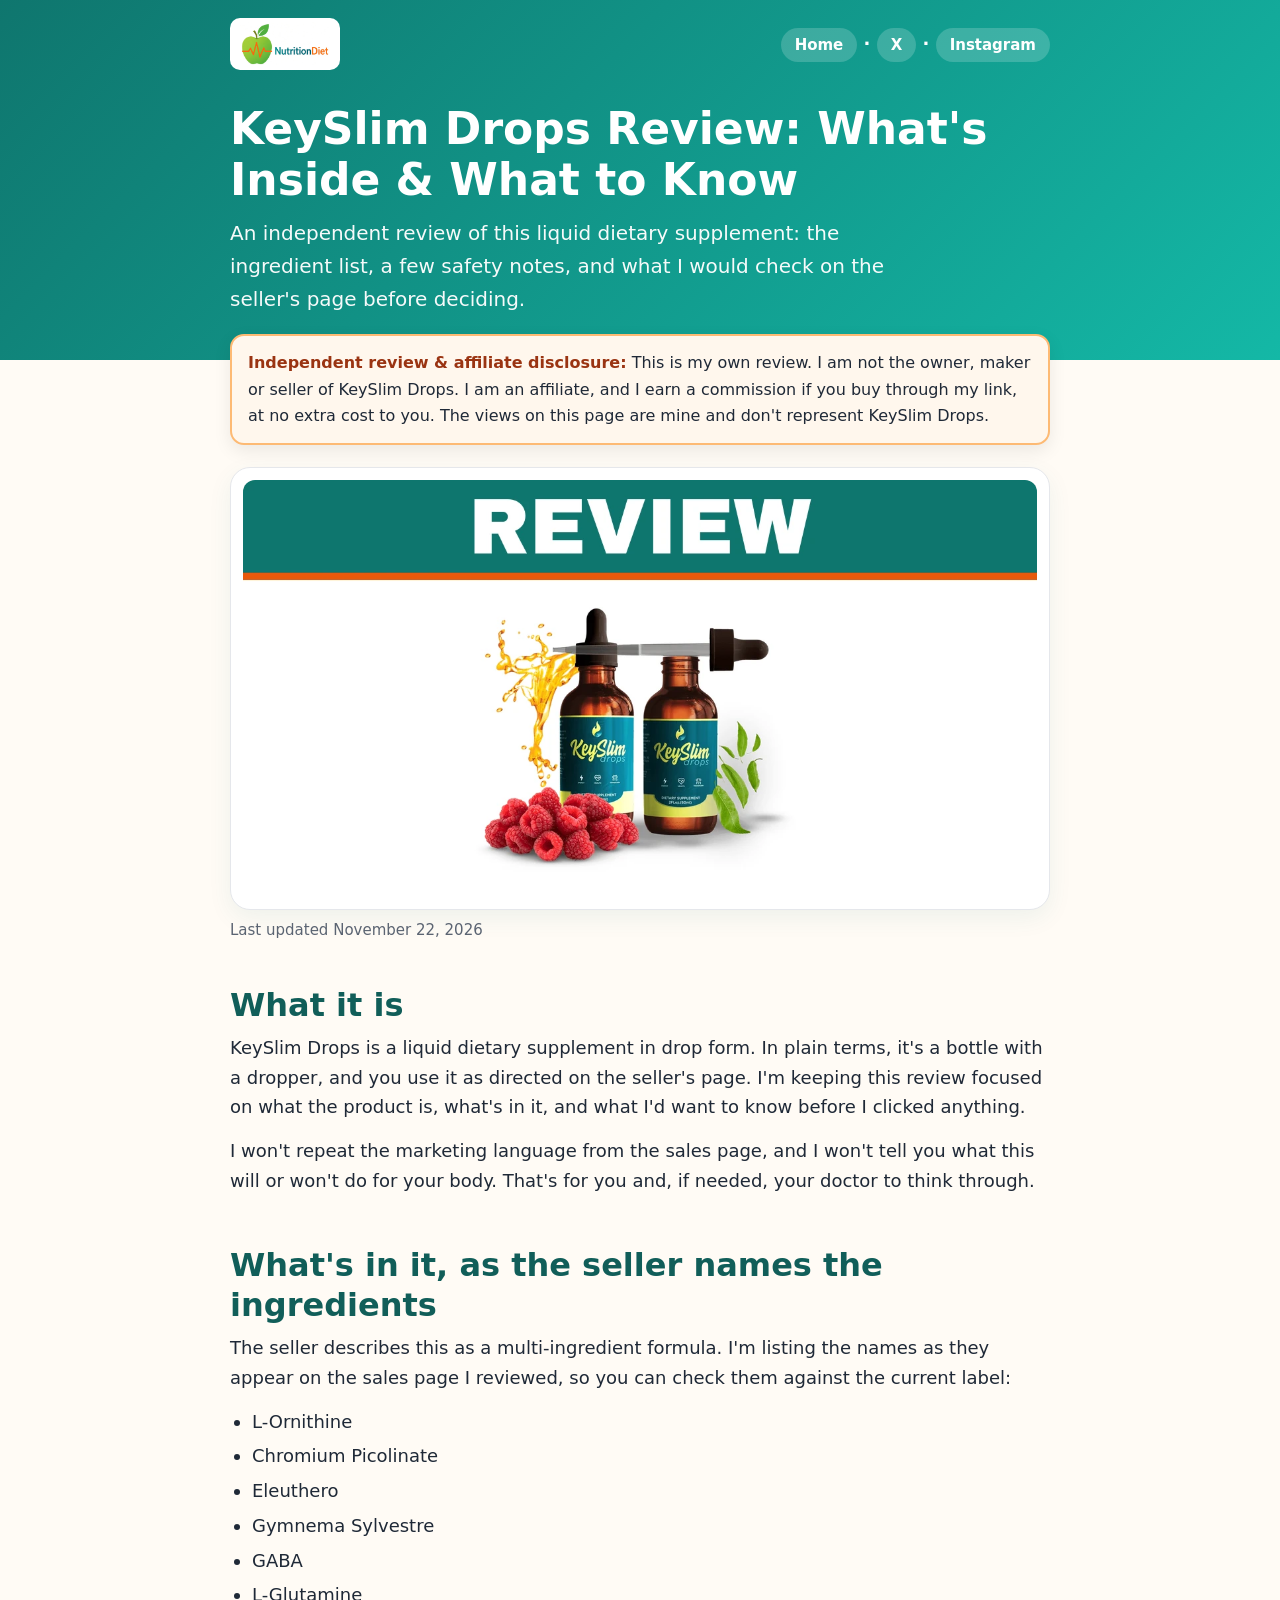
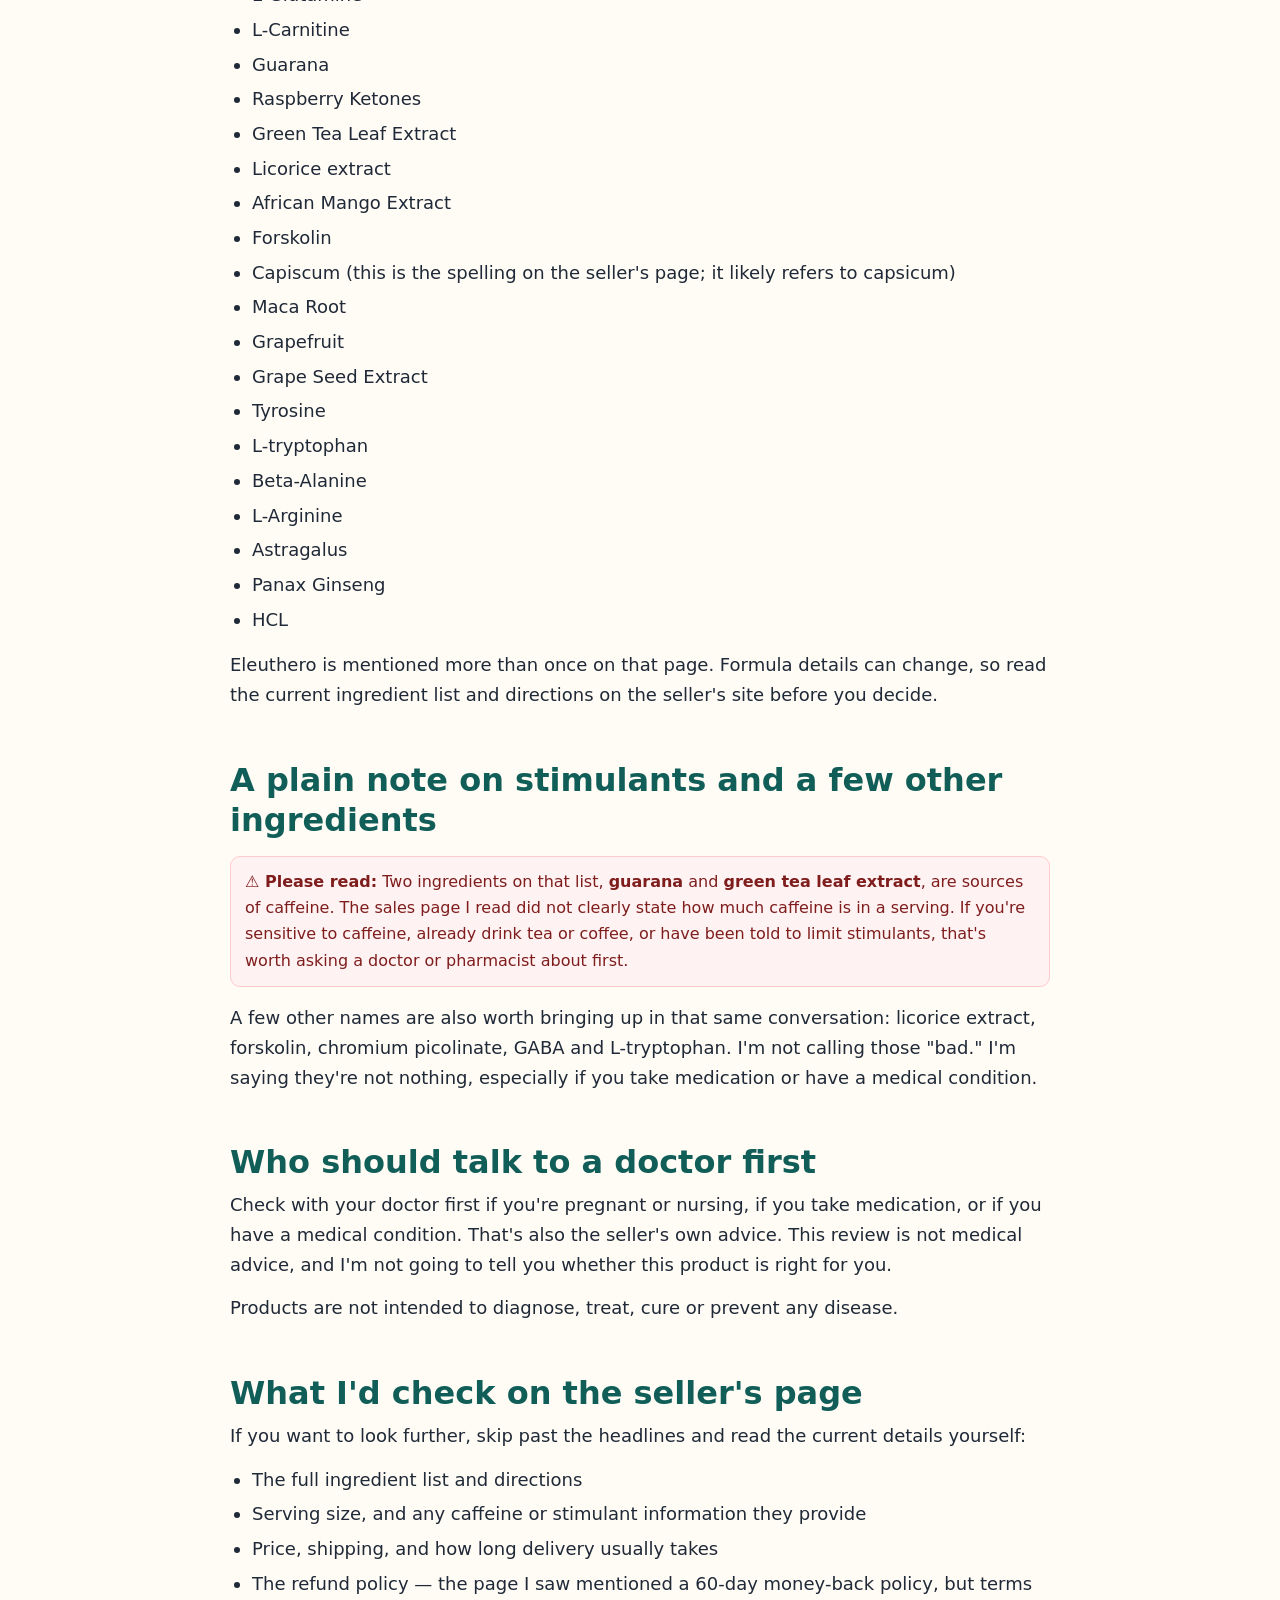
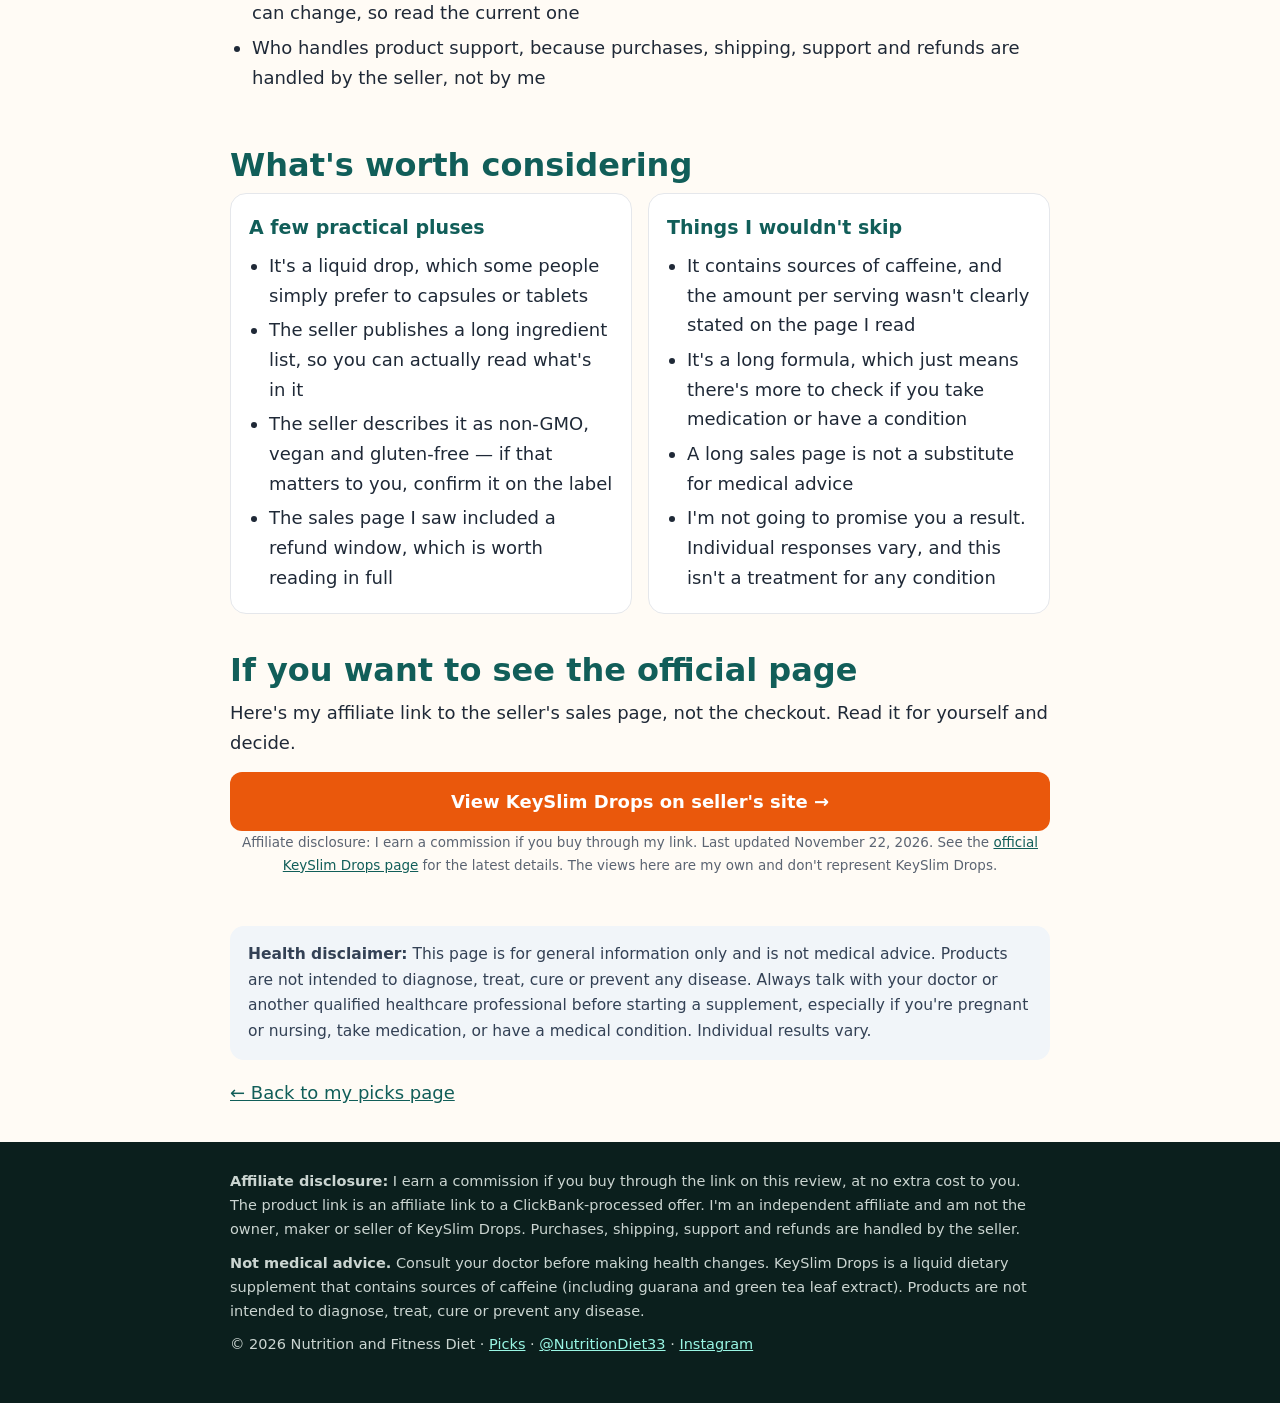
==== keyslim-drops-review.html @ b9cd14c3 "Add dedicated KeySlim Drops Review page" ====
<!DOCTYPE html>
<html lang="en">
<head>
<meta charset="utf-8">
<meta name="viewport" content="width=device-width, initial-scale=1">
<title>KeySlim Drops Review: What's Inside &amp; What to Know</title>
<meta name="description" content="An independent KeySlim Drops review: what this liquid dietary supplement is, the ingredient list as the seller names it, caffeine and safety notes, and what to check before you decide. Affiliate disclosure inside.">
<meta name="theme-color" content="#0f766e">
<meta property="og:title" content="KeySlim Drops Review: What's Inside &amp; What to Know">
<meta property="og:description" content="An independent review of KeySlim Drops by an affiliate, not the owner. Ingredient list, stimulant notes, and what to check on the seller's page.">
<meta property="og:type" content="article">
<meta property="og:url" content="https://judah7.github.io/nutritiondiet-picks/keyslim-drops-review.html">
<meta property="og:image" content="https://judah7.github.io/nutritiondiet-picks/keyslim-review-cover.webp">
<meta property="og:image:width" content="1200">
<meta property="og:image:height" content="630">
<meta property="og:image:alt" content="KeySlim Drops Review cover image">
<link rel="canonical" href="https://judah7.github.io/nutritiondiet-picks/keyslim-drops-review.html">
<link rel="icon" href="data:image/svg+xml,%3Csvg xmlns='http://www.w3.org/2000/svg' viewBox='0 0 100 100'%3E%3Ctext y='.9em' font-size='90'%3E🥗%3C/text%3E%3C/svg%3E">
<style>
:root{--teal:#0f766e;--teal-d:#115e59;--mint:#ecfdf5;--sand:#fffbf5;--ink:#1f2937;--muted:#5b6472;--line:#e5e7eb;--accent:#ea580c}
*{box-sizing:border-box}
html{scroll-behavior:smooth}
body{margin:0;font-family:system-ui,-apple-system,"Segoe UI",Roboto,Helvetica,Arial,sans-serif;color:var(--ink);background:var(--sand);line-height:1.65;font-size:18px;-webkit-text-size-adjust:100%}
a{color:var(--teal-d)}
.wrap{max-width:860px;margin:0 auto;padding:0 20px}
header{background:linear-gradient(135deg,var(--teal),#14b8a6);color:#fff;padding:18px 0 44px}
.nav{display:flex;justify-content:space-between;align-items:center;gap:12px;font-weight:700}
.nav a{color:#fff;text-decoration:none;font-weight:600;font-size:15px;background:rgba(255,255,255,.18);padding:8px 14px;border-radius:999px}
.brand{font-size:17px;display:flex;align-items:center;gap:8px}
h1{font-size:clamp(28px,6vw,44px);line-height:1.15;margin:34px 0 12px}
header p.lead{font-size:clamp(17px,3.5vw,20px);max-width:680px;margin:0;opacity:.96}
.disclosure{background:#fff7ed;border:2px solid #fdba74;border-radius:14px;padding:14px 16px;margin:-26px 0 8px;font-size:16px;position:relative;box-shadow:0 6px 18px rgba(0,0,0,.08)}
.disclosure strong{color:#9a3412}
section{padding:28px 0 8px}
h2{font-size:clamp(23px,4.5vw,32px);line-height:1.25;margin:0 0 8px;color:var(--teal-d)}
.sub{color:var(--muted);margin:0 0 20px}
.hero{background:#fff;border:1px solid var(--line);border-radius:20px;padding:12px;margin:22px 0 8px;box-shadow:0 8px 24px rgba(15,118,110,.07)}
.hero img{width:100%;height:auto;border-radius:12px;display:block;background:#fff}
.article p{margin:0 0 14px}
.article ul{padding-left:22px;margin:8px 0 16px}
.article li{margin:5px 0}
.note{background:var(--mint);border-left:5px solid var(--teal);border-radius:10px;padding:14px 16px;font-size:16px;margin:16px 0}
.warn{background:#fef2f2;border:1px solid #fecaca;color:#7f1d1d;border-radius:10px;padding:12px 14px;font-size:16px;margin:16px 0}
.split{display:grid;gap:16px;margin-top:8px}
@media(min-width:680px){.split{grid-template-columns:1fr 1fr}}
.tip{background:#fff;border:1px solid var(--line);border-radius:16px;padding:18px 18px 16px}
.tip h3{margin:0 0 8px;font-size:19px;color:var(--teal-d)}
.tip ul{margin:0;padding-left:20px}
.btn{display:block;text-align:center;background:var(--accent);color:#fff;text-decoration:none;font-weight:700;font-size:18px;padding:15px 18px;border-radius:12px;min-height:48px}
.btn:hover,.btn:focus{background:#c2410c}
.fine{font-size:13.5px;color:var(--muted);text-align:center;margin:8px 0 0}
.disclaimer{background:#f1f5f9;border-radius:14px;padding:16px 18px;font-size:15.5px;color:#334155;margin:28px 0 0}
footer{margin-top:34px;background:#0b1f1d;color:#cbd5d1;padding:28px 0 36px;font-size:14.5px}
footer a{color:#99f6e4}
footer p{margin:0 0 10px}
:focus-visible{outline:3px solid #fbbf24;outline-offset:2px}
.updated{color:var(--muted);font-size:15px;margin:0 0 8px}
</style>
</head>
<body>
<header>
  <div class="wrap">
    <div class="nav">
      <span class="brand"><a href="index.html" style="background:#fff;padding:4px 10px;border-radius:10px"><img src="logo.png" alt="NutritionDiet logo" width="600" height="294" style="height:44px;width:auto;display:block"></a></span>
      <span><a href="index.html">Home</a> · <a href="https://x.com/NutritionDiet33" target="_blank" rel="noopener">X</a> · <a href="https://www.instagram.com/nutrition_diet_picks_/" target="_blank" rel="noopener">Instagram</a></span>
    </div>
    <h1>KeySlim Drops Review: What's Inside &amp; What to Know</h1>
    <p class="lead">An independent review of this liquid dietary supplement: the ingredient list, a few safety notes, and what I would check on the seller's page before deciding.</p>
  </div>
</header>

<main class="wrap article">
  <div class="disclosure" role="note">
    <strong>Independent review &amp; affiliate disclosure:</strong> This is my own review. I am not the owner, maker or seller of KeySlim Drops. I am an affiliate, and I earn a commission if you buy through my link, at no extra cost to you. The views on this page are mine and don't represent KeySlim Drops.
  </div>

  <div class="hero">
    <img src="keyslim-review-cover.webp" alt="KeySlim Drops Review: two amber dropper bottles, with a REVIEW banner" width="1200" height="630">
  </div>
  <p class="updated">Last updated November 22, 2026</p>

  <section>
    <h2>What it is</h2>
    <p>KeySlim Drops is a liquid dietary supplement in drop form. In plain terms, it's a bottle with a dropper, and you use it as directed on the seller's page. I'm keeping this review focused on what the product is, what's in it, and what I'd want to know before I clicked anything.</p>
    <p>I won't repeat the marketing language from the sales page, and I won't tell you what this will or won't do for your body. That's for you and, if needed, your doctor to think through.</p>
  </section>

  <section>
    <h2>What's in it, as the seller names the ingredients</h2>
    <p>The seller describes this as a multi-ingredient formula. I'm listing the names as they appear on the sales page I reviewed, so you can check them against the current label:</p>
    <ul>
      <li>L-Ornithine</li>
      <li>Chromium Picolinate</li>
      <li>Eleuthero</li>
      <li>Gymnema Sylvestre</li>
      <li>GABA</li>
      <li>L-Glutamine</li>
      <li>L-Carnitine</li>
      <li>Guarana</li>
      <li>Raspberry Ketones</li>
      <li>Green Tea Leaf Extract</li>
      <li>Licorice extract</li>
      <li>African Mango Extract</li>
      <li>Forskolin</li>
      <li>Capiscum (this is the spelling on the seller's page; it likely refers to capsicum)</li>
      <li>Maca Root</li>
      <li>Grapefruit</li>
      <li>Grape Seed Extract</li>
      <li>Tyrosine</li>
      <li>L-tryptophan</li>
      <li>Beta-Alanine</li>
      <li>L-Arginine</li>
      <li>Astragalus</li>
      <li>Panax Ginseng</li>
      <li>HCL</li>
    </ul>
    <p>Eleuthero is mentioned more than once on that page. Formula details can change, so read the current ingredient list and directions on the seller's site before you decide.</p>
  </section>

  <section>
    <h2>A plain note on stimulants and a few other ingredients</h2>
    <div class="warn"><strong>⚠️ Please read:</strong> Two ingredients on that list, <strong>guarana</strong> and <strong>green tea leaf extract</strong>, are sources of caffeine. The sales page I read did not clearly state how much caffeine is in a serving. If you're sensitive to caffeine, already drink tea or coffee, or have been told to limit stimulants, that's worth asking a doctor or pharmacist about first.</div>
    <p>A few other names are also worth bringing up in that same conversation: licorice extract, forskolin, chromium picolinate, GABA and L-tryptophan. I'm not calling those "bad." I'm saying they're not nothing, especially if you take medication or have a medical condition.</p>
  </section>

  <section>
    <h2>Who should talk to a doctor first</h2>
    <p>Check with your doctor first if you're pregnant or nursing, if you take medication, or if you have a medical condition. That's also the seller's own advice. This review is not medical advice, and I'm not going to tell you whether this product is right for you.</p>
    <p>Products are not intended to diagnose, treat, cure or prevent any disease.</p>
  </section>

  <section>
    <h2>What I'd check on the seller's page</h2>
    <p>If you want to look further, skip past the headlines and read the current details yourself:</p>
    <ul>
      <li>The full ingredient list and directions</li>
      <li>Serving size, and any caffeine or stimulant information they provide</li>
      <li>Price, shipping, and how long delivery usually takes</li>
      <li>The refund policy — the page I saw mentioned a 60-day money-back policy, but terms can change, so read the current one</li>
      <li>Who handles product support, because purchases, shipping, support and refunds are handled by the seller, not by me</li>
    </ul>
  </section>

  <section>
    <h2>What's worth considering</h2>
    <div class="split">
      <div class="tip">
        <h3>A few practical pluses</h3>
        <ul>
          <li>It's a liquid drop, which some people simply prefer to capsules or tablets</li>
          <li>The seller publishes a long ingredient list, so you can actually read what's in it</li>
          <li>The seller describes it as non-GMO, vegan and gluten-free — if that matters to you, confirm it on the label</li>
          <li>The sales page I saw included a refund window, which is worth reading in full</li>
        </ul>
      </div>
      <div class="tip">
        <h3>Things I wouldn't skip</h3>
        <ul>
          <li>It contains sources of caffeine, and the amount per serving wasn't clearly stated on the page I read</li>
          <li>It's a long formula, which just means there's more to check if you take medication or have a condition</li>
          <li>A long sales page is not a substitute for medical advice</li>
          <li>I'm not going to promise you a result. Individual responses vary, and this isn't a treatment for any condition</li>
        </ul>
      </div>
    </div>
  </section>

  <section>
    <h2>If you want to see the official page</h2>
    <p>Here's my affiliate link to the seller's sales page, not the checkout. Read it for yourself and decide.</p>
    <a class="btn" href="https://d523dfqf-b3fg28jixvjq83z2i.hop.clickbank.net" target="_blank" rel="sponsored nofollow noopener">View KeySlim Drops on seller's site →</a>
    <p class="fine">Affiliate disclosure: I earn a commission if you buy through my link. Last updated November 22, 2026. See the <a href="https://d523dfqf-b3fg28jixvjq83z2i.hop.clickbank.net" target="_blank" rel="sponsored nofollow noopener">official KeySlim Drops page</a> for the latest details. The views here are my own and don't represent KeySlim Drops.</p>
  </section>

  <div class="disclaimer">
    <strong>Health disclaimer:</strong> This page is for general information only and is not medical advice. Products are not intended to diagnose, treat, cure or prevent any disease. Always talk with your doctor or another qualified healthcare professional before starting a supplement, especially if you're pregnant or nursing, take medication, or have a medical condition. Individual results vary.
  </div>
  <p class="sub" style="margin-top:18px"><a href="index.html">← Back to my picks page</a></p>
</main>

<footer>
  <div class="wrap">
    <p><strong>Affiliate disclosure:</strong> I earn a commission if you buy through the link on this review, at no extra cost to you. The product link is an affiliate link to a ClickBank-processed offer. I'm an independent affiliate and am not the owner, maker or seller of KeySlim Drops. Purchases, shipping, support and refunds are handled by the seller.</p>
    <p><strong>Not medical advice.</strong> Consult your doctor before making health changes. KeySlim Drops is a liquid dietary supplement that contains sources of caffeine (including guarana and green tea leaf extract). Products are not intended to diagnose, treat, cure or prevent any disease.</p>
    <p>© <span id="y">2026</span> Nutrition and Fitness Diet · <a href="index.html">Picks</a> · <a href="https://x.com/NutritionDiet33" target="_blank" rel="noopener">@NutritionDiet33</a> · <a href="https://www.instagram.com/nutrition_diet_picks_/" target="_blank" rel="noopener">Instagram</a></p>
  </div>
</footer>
<script>document.getElementById('y').textContent=new Date().getFullYear()</script>
</body>
</html>
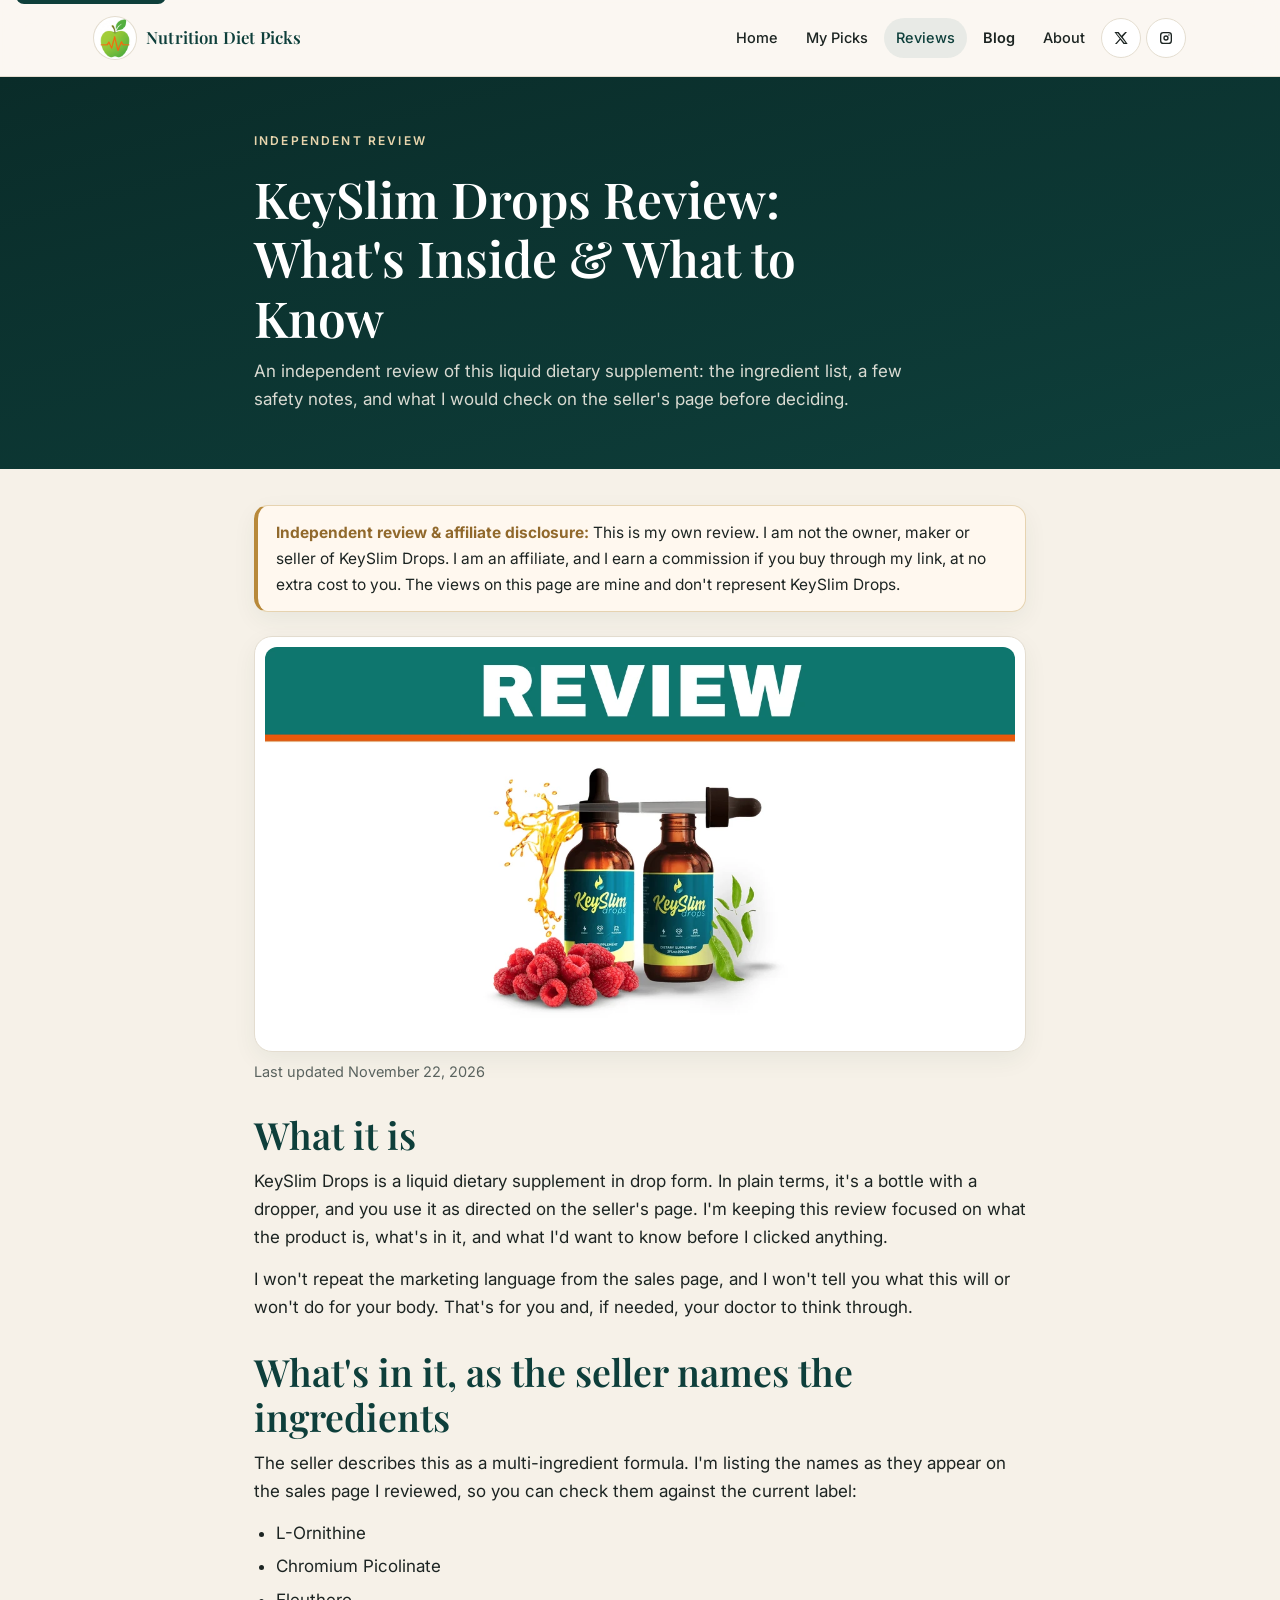
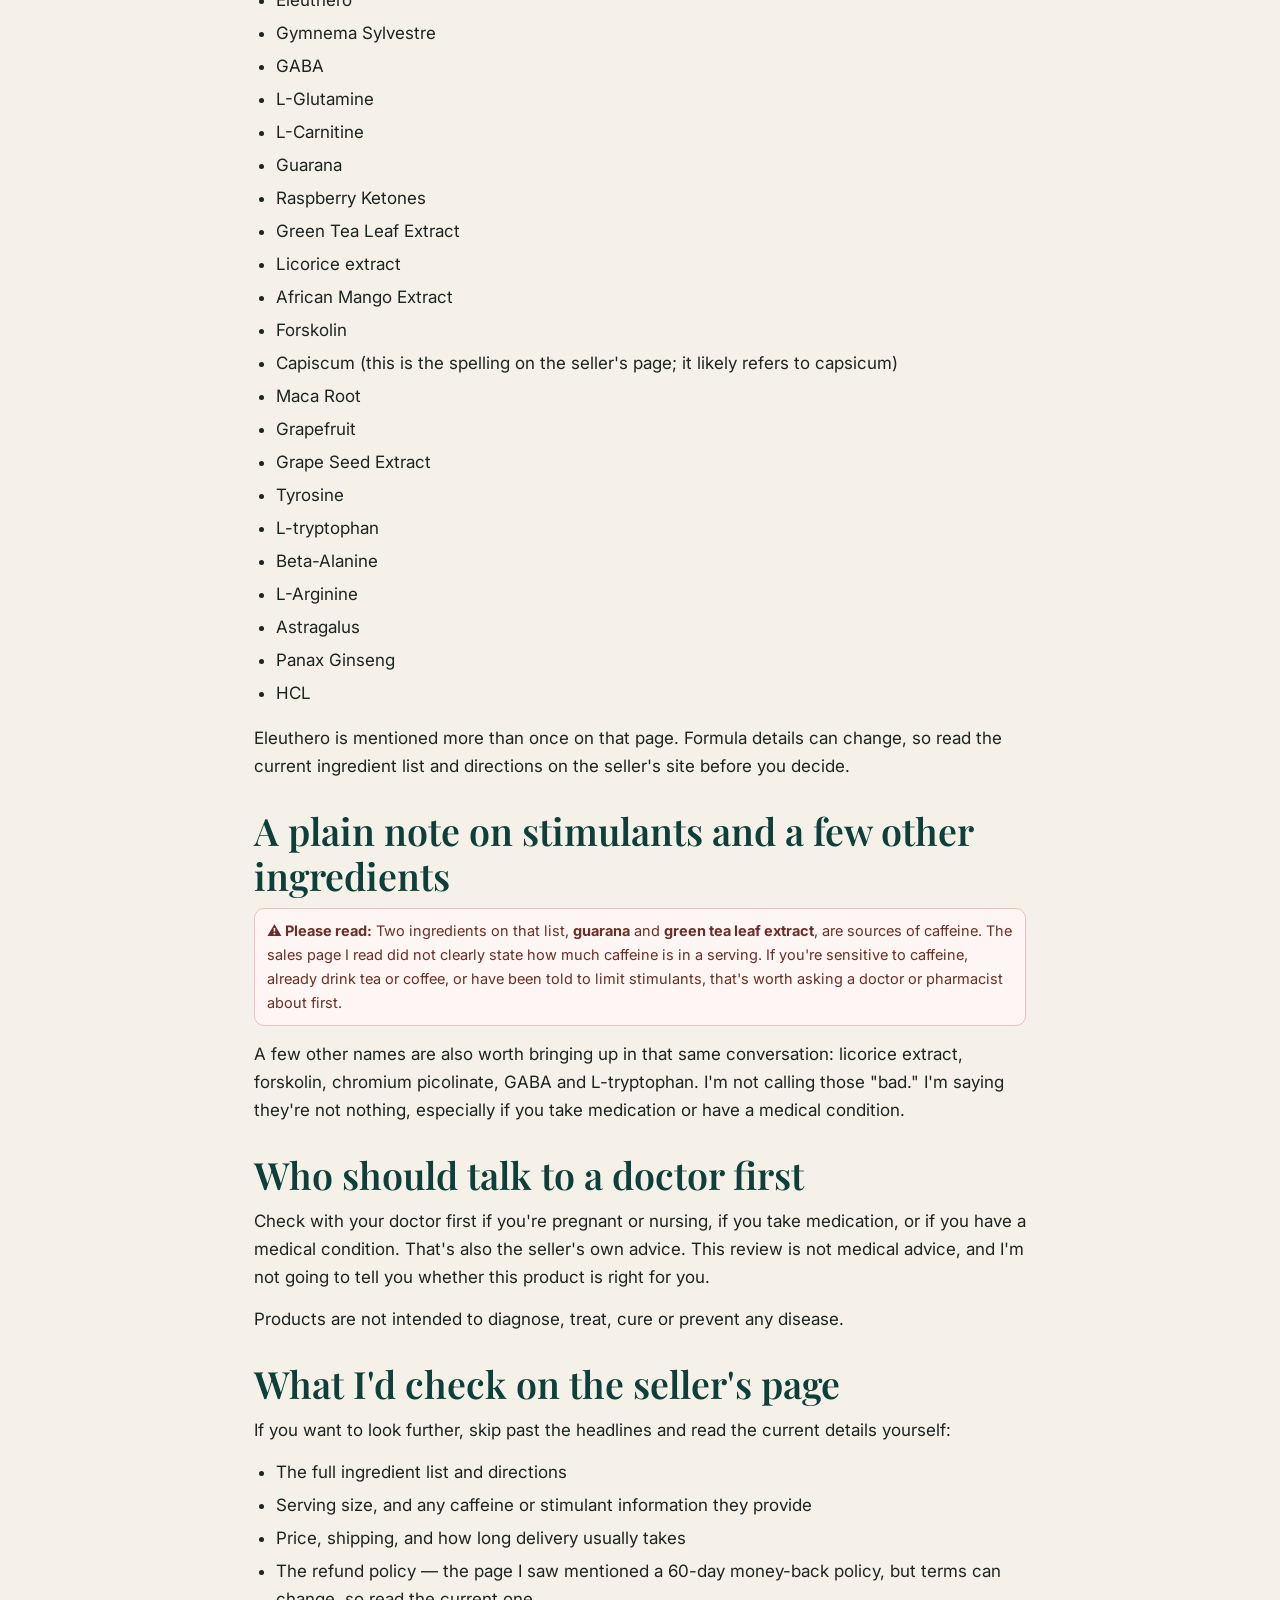
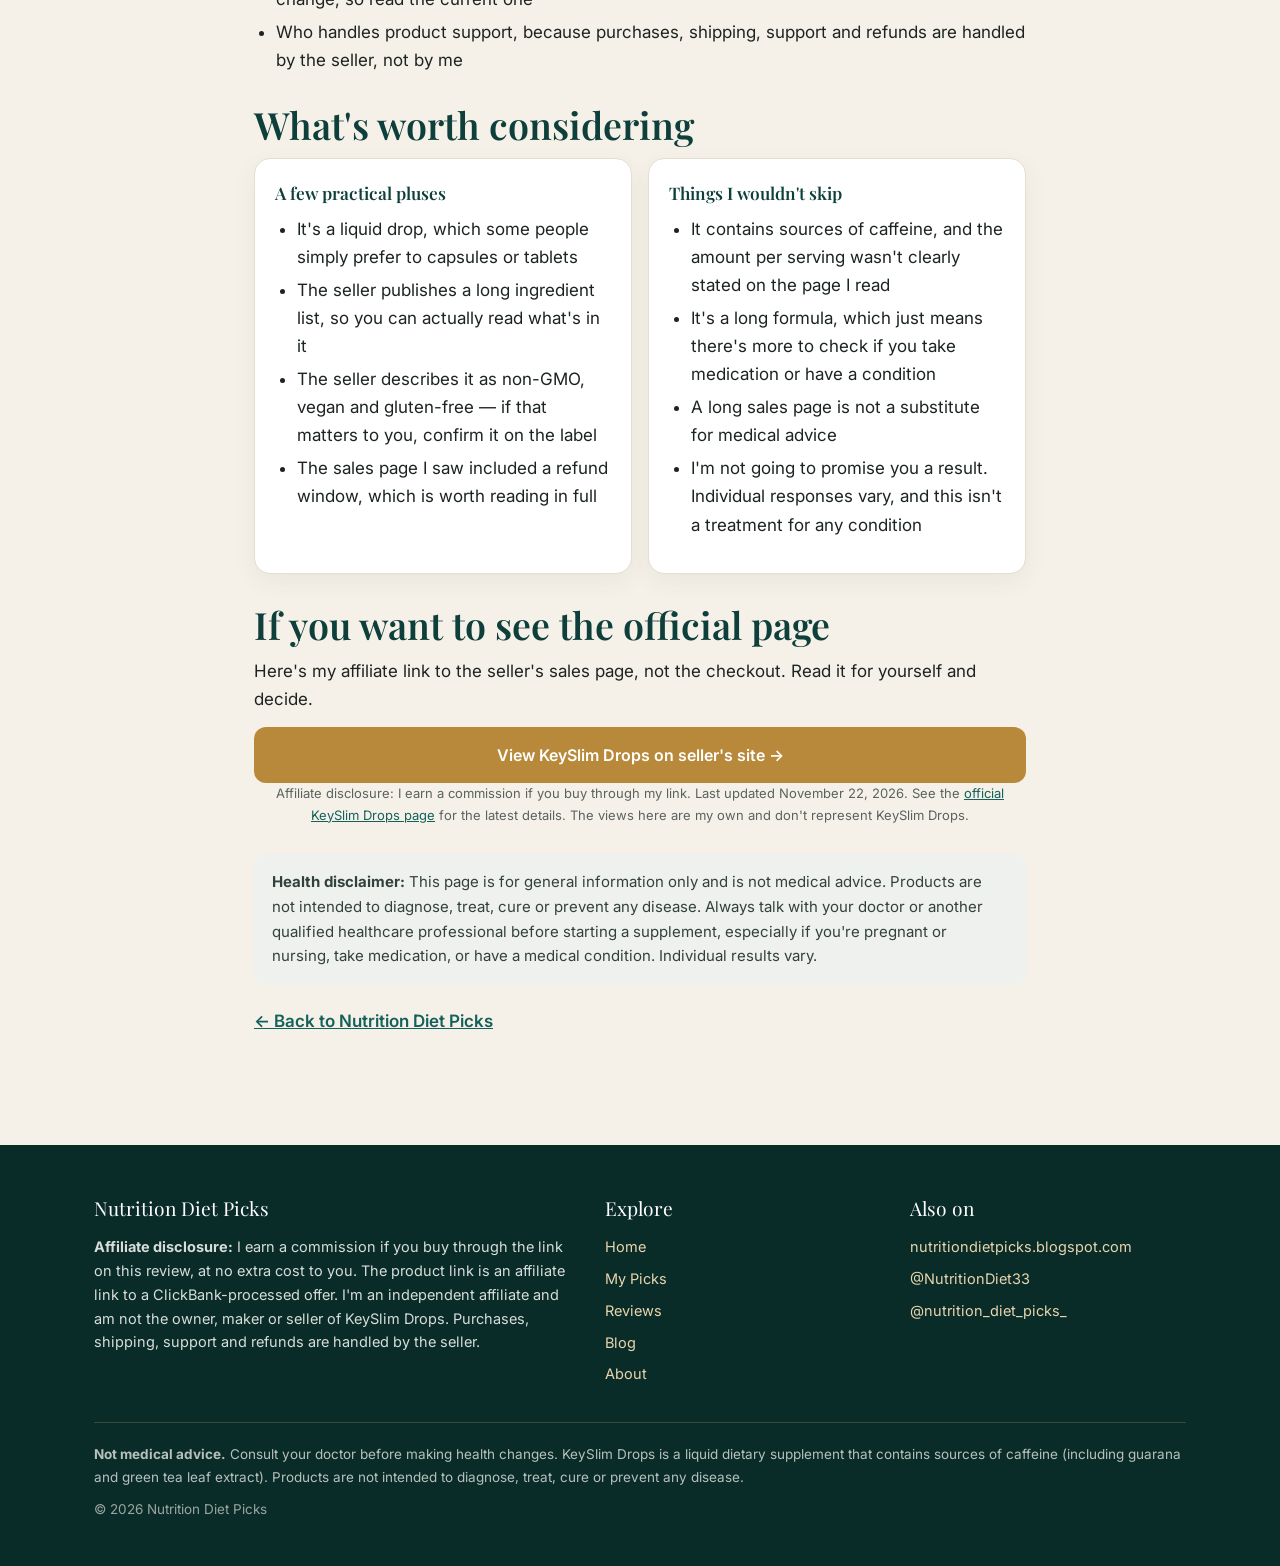
==== commit 46273708: "Restyle the KeySlim Drops Review page to match the new site design" ====
--- a/keyslim-drops-review.html
+++ b/keyslim-drops-review.html
@@ -5,7 +5,7 @@
 <meta name="viewport" content="width=device-width, initial-scale=1">
 <title>KeySlim Drops Review: What's Inside &amp; What to Know</title>
 <meta name="description" content="An independent KeySlim Drops review: what this liquid dietary supplement is, the ingredient list as the seller names it, caffeine and safety notes, and what to check before you decide. Affiliate disclosure inside.">
-<meta name="theme-color" content="#0f766e">
+<meta name="theme-color" content="#0e3f3b">
 <meta property="og:title" content="KeySlim Drops Review: What's Inside &amp; What to Know">
 <meta property="og:description" content="An independent review of KeySlim Drops by an affiliate, not the owner. Ingredient list, stimulant notes, and what to check on the seller's page.">
 <meta property="og:type" content="article">
@@ -15,77 +15,64 @@
 <meta property="og:image:height" content="630">
 <meta property="og:image:alt" content="KeySlim Drops Review cover image">
 <link rel="canonical" href="https://judah7.github.io/nutritiondiet-picks/keyslim-drops-review.html">
-<link rel="icon" href="data:image/svg+xml,%3Csvg xmlns='http://www.w3.org/2000/svg' viewBox='0 0 100 100'%3E%3Ctext y='.9em' font-size='90'%3E🥗%3C/text%3E%3C/svg%3E">
-<style>
-:root{--teal:#0f766e;--teal-d:#115e59;--mint:#ecfdf5;--sand:#fffbf5;--ink:#1f2937;--muted:#5b6472;--line:#e5e7eb;--accent:#ea580c}
-*{box-sizing:border-box}
-html{scroll-behavior:smooth}
-body{margin:0;font-family:system-ui,-apple-system,"Segoe UI",Roboto,Helvetica,Arial,sans-serif;color:var(--ink);background:var(--sand);line-height:1.65;font-size:18px;-webkit-text-size-adjust:100%}
-a{color:var(--teal-d)}
-.wrap{max-width:860px;margin:0 auto;padding:0 20px}
-header{background:linear-gradient(135deg,var(--teal),#14b8a6);color:#fff;padding:18px 0 44px}
-.nav{display:flex;justify-content:space-between;align-items:center;gap:12px;font-weight:700}
-.nav a{color:#fff;text-decoration:none;font-weight:600;font-size:15px;background:rgba(255,255,255,.18);padding:8px 14px;border-radius:999px}
-.brand{font-size:17px;display:flex;align-items:center;gap:8px}
-h1{font-size:clamp(28px,6vw,44px);line-height:1.15;margin:34px 0 12px}
-header p.lead{font-size:clamp(17px,3.5vw,20px);max-width:680px;margin:0;opacity:.96}
-.disclosure{background:#fff7ed;border:2px solid #fdba74;border-radius:14px;padding:14px 16px;margin:-26px 0 8px;font-size:16px;position:relative;box-shadow:0 6px 18px rgba(0,0,0,.08)}
-.disclosure strong{color:#9a3412}
-section{padding:28px 0 8px}
-h2{font-size:clamp(23px,4.5vw,32px);line-height:1.25;margin:0 0 8px;color:var(--teal-d)}
-.sub{color:var(--muted);margin:0 0 20px}
-.hero{background:#fff;border:1px solid var(--line);border-radius:20px;padding:12px;margin:22px 0 8px;box-shadow:0 8px 24px rgba(15,118,110,.07)}
-.hero img{width:100%;height:auto;border-radius:12px;display:block;background:#fff}
-.article p{margin:0 0 14px}
-.article ul{padding-left:22px;margin:8px 0 16px}
-.article li{margin:5px 0}
-.note{background:var(--mint);border-left:5px solid var(--teal);border-radius:10px;padding:14px 16px;font-size:16px;margin:16px 0}
-.warn{background:#fef2f2;border:1px solid #fecaca;color:#7f1d1d;border-radius:10px;padding:12px 14px;font-size:16px;margin:16px 0}
-.split{display:grid;gap:16px;margin-top:8px}
-@media(min-width:680px){.split{grid-template-columns:1fr 1fr}}
-.tip{background:#fff;border:1px solid var(--line);border-radius:16px;padding:18px 18px 16px}
-.tip h3{margin:0 0 8px;font-size:19px;color:var(--teal-d)}
-.tip ul{margin:0;padding-left:20px}
-.btn{display:block;text-align:center;background:var(--accent);color:#fff;text-decoration:none;font-weight:700;font-size:18px;padding:15px 18px;border-radius:12px;min-height:48px}
-.btn:hover,.btn:focus{background:#c2410c}
-.fine{font-size:13.5px;color:var(--muted);text-align:center;margin:8px 0 0}
-.disclaimer{background:#f1f5f9;border-radius:14px;padding:16px 18px;font-size:15.5px;color:#334155;margin:28px 0 0}
-footer{margin-top:34px;background:#0b1f1d;color:#cbd5d1;padding:28px 0 36px;font-size:14.5px}
-footer a{color:#99f6e4}
-footer p{margin:0 0 10px}
-:focus-visible{outline:3px solid #fbbf24;outline-offset:2px}
-.updated{color:var(--muted);font-size:15px;margin:0 0 8px}
-</style>
+<link rel="icon" type="image/png" href="favicon.png" sizes="32x32">
+<link rel="apple-touch-icon" href="apple-touch-icon.png">
+<link rel="preconnect" href="https://fonts.googleapis.com">
+<link rel="preconnect" href="https://fonts.gstatic.com" crossorigin>
+<link href="https://fonts.googleapis.com/css2?family=Inter:wght@400;500;600;700&family=Playfair+Display:ital,wght@0,500;0,600;0,700;1,500&display=swap" rel="stylesheet">
+<link rel="stylesheet" href="styles.css">
 </head>
 <body>
-<header>
-  <div class="wrap">
-    <div class="nav">
-      <span class="brand"><a href="index.html" style="background:#fff;padding:4px 10px;border-radius:10px"><img src="logo.png" alt="NutritionDiet logo" width="600" height="294" style="height:44px;width:auto;display:block"></a></span>
-      <span><a href="index.html">Home</a> · <a href="https://x.com/NutritionDiet33" target="_blank" rel="noopener">X</a> · <a href="https://www.instagram.com/nutrition_diet_picks_/" target="_blank" rel="noopener">Instagram</a></span>
-    </div>
+<a class="skip" href="#main">Skip to content</a>
+<header class="site-nav">
+  <div class="nav-inner">
+    <a class="brand" href="index.html">
+      <img src="apple-icon.png" alt="" width="256" height="256">
+      <span class="brand-name">Nutrition Diet Picks</span>
+    </a>
+    <button class="menu-toggle" type="button" aria-expanded="false" aria-controls="site-menu" aria-label="Open menu">
+      <svg viewBox="0 0 24 24" aria-hidden="true"><path d="M4 7h16M4 12h16M4 17h16"/></svg>
+    </button>
+    <nav id="site-menu" class="nav-links" aria-label="Primary">
+      <a href="index.html">Home</a>
+      <a href="index.html#picks">My Picks</a>
+      <a href="index.html#reviews" aria-current="page">Reviews</a>
+      <a class="ext" href="https://nutritiondietpicks.blogspot.com" target="_blank" rel="noopener">Blog</a>
+      <a href="index.html#about">About</a>
+      <span class="nav-socials">
+        <a class="social" href="https://x.com/NutritionDiet33" target="_blank" rel="noopener" aria-label="Nutrition Diet Picks on X">
+          <svg viewBox="0 0 24 24" aria-hidden="true"><path d="M18.24 3H21l-6.53 7.47L22 21h-6.17l-4.82-6.3L5.6 21H3l7-8L2.1 3h6.32l4.36 5.73L18.24 3zm-1.08 16.2h1.7L7 4.7H5.17l11.99 14.5z"/></svg>
+        </a>
+        <a class="social" href="https://www.instagram.com/nutrition_diet_picks_/" target="_blank" rel="noopener" aria-label="Nutrition Diet Picks on Instagram">
+          <svg viewBox="0 0 24 24" aria-hidden="true"><path d="M8 3h8a5 5 0 0 1 5 5v8a5 5 0 0 1-5 5H8a5 5 0 0 1-5-5V8a5 5 0 0 1 5-5zm0 2a3 3 0 0 0-3 3v8a3 3 0 0 0 3 3h8a3 3 0 0 0 3-3V8a3 3 0 0 0-3-3H8zm8.4 1.3a1.1 1.1 0 1 1 0 2.2 1.1 1.1 0 0 1 0-2.2zM12 8a4 4 0 1 1 0 8 4 4 0 0 1 0-8zm0 2a2 2 0 1 0 0 4 2 2 0 0 0 0-4z"/></svg>
+        </a>
+      </span>
+    </nav>
+  </div>
+</header>
+<section class="page-hero">
+  <div class="article-wrap">
+    <p class="kicker">Independent review</p>
     <h1>KeySlim Drops Review: What's Inside &amp; What to Know</h1>
     <p class="lead">An independent review of this liquid dietary supplement: the ingredient list, a few safety notes, and what I would check on the seller's page before deciding.</p>
   </div>
-</header>
+</section>
 
-<main class="wrap article">
-  <div class="disclosure" role="note">
-    <strong>Independent review &amp; affiliate disclosure:</strong> This is my own review. I am not the owner, maker or seller of KeySlim Drops. I am an affiliate, and I earn a commission if you buy through my link, at no extra cost to you. The views on this page are mine and don't represent KeySlim Drops.
-  </div>
+<main id="main" class="article">
+  <div class="article-wrap">
+    <div class="disclosure" role="note" style="margin:24px 0 0">
+      <strong>Independent review &amp; affiliate disclosure:</strong> This is my own review. I am not the owner, maker or seller of KeySlim Drops. I am an affiliate, and I earn a commission if you buy through my link, at no extra cost to you. The views on this page are mine and don't represent KeySlim Drops.
+    </div>
 
-  <div class="hero">
-    <img src="keyslim-review-cover.webp" alt="KeySlim Drops Review: two amber dropper bottles, with a REVIEW banner" width="1200" height="630">
-  </div>
-  <p class="updated">Last updated November 22, 2026</p>
+    <div class="hero-img">
+      <img src="keyslim-review-cover.webp" alt="KeySlim Drops Review: two amber dropper bottles, with a REVIEW banner" width="1200" height="630">
+    </div>
+    <p class="updated">Last updated November 22, 2026</p>
 
-  <section>
     <h2>What it is</h2>
     <p>KeySlim Drops is a liquid dietary supplement in drop form. In plain terms, it's a bottle with a dropper, and you use it as directed on the seller's page. I'm keeping this review focused on what the product is, what's in it, and what I'd want to know before I clicked anything.</p>
     <p>I won't repeat the marketing language from the sales page, and I won't tell you what this will or won't do for your body. That's for you and, if needed, your doctor to think through.</p>
-  </section>
 
-  <section>
     <h2>What's in it, as the seller names the ingredients</h2>
     <p>The seller describes this as a multi-ingredient formula. I'm listing the names as they appear on the sales page I reviewed, so you can check them against the current label:</p>
     <ul>
@@ -115,21 +102,15 @@
       <li>HCL</li>
     </ul>
     <p>Eleuthero is mentioned more than once on that page. Formula details can change, so read the current ingredient list and directions on the seller's site before you decide.</p>
-  </section>
 
-  <section>
     <h2>A plain note on stimulants and a few other ingredients</h2>
     <div class="warn"><strong>⚠️ Please read:</strong> Two ingredients on that list, <strong>guarana</strong> and <strong>green tea leaf extract</strong>, are sources of caffeine. The sales page I read did not clearly state how much caffeine is in a serving. If you're sensitive to caffeine, already drink tea or coffee, or have been told to limit stimulants, that's worth asking a doctor or pharmacist about first.</div>
     <p>A few other names are also worth bringing up in that same conversation: licorice extract, forskolin, chromium picolinate, GABA and L-tryptophan. I'm not calling those "bad." I'm saying they're not nothing, especially if you take medication or have a medical condition.</p>
-  </section>
 
-  <section>
     <h2>Who should talk to a doctor first</h2>
     <p>Check with your doctor first if you're pregnant or nursing, if you take medication, or if you have a medical condition. That's also the seller's own advice. This review is not medical advice, and I'm not going to tell you whether this product is right for you.</p>
     <p>Products are not intended to diagnose, treat, cure or prevent any disease.</p>
-  </section>
 
-  <section>
     <h2>What I'd check on the seller's page</h2>
     <p>If you want to look further, skip past the headlines and read the current details yourself:</p>
     <ul>
@@ -139,9 +120,7 @@
       <li>The refund policy — the page I saw mentioned a 60-day money-back policy, but terms can change, so read the current one</li>
       <li>Who handles product support, because purchases, shipping, support and refunds are handled by the seller, not by me</li>
     </ul>
-  </section>
 
-  <section>
     <h2>What's worth considering</h2>
     <div class="split">
       <div class="tip">
@@ -163,28 +142,50 @@
         </ul>
       </div>
     </div>
-  </section>
 
-  <section>
     <h2>If you want to see the official page</h2>
     <p>Here's my affiliate link to the seller's sales page, not the checkout. Read it for yourself and decide.</p>
-    <a class="btn" href="https://d523dfqf-b3fg28jixvjq83z2i.hop.clickbank.net" target="_blank" rel="sponsored nofollow noopener">View KeySlim Drops on seller's site →</a>
+    <a class="btn btn-gold btn-block" href="https://d523dfqf-b3fg28jixvjq83z2i.hop.clickbank.net" target="_blank" rel="sponsored nofollow noopener">View KeySlim Drops on seller's site&nbsp;→</a>
     <p class="fine">Affiliate disclosure: I earn a commission if you buy through my link. Last updated November 22, 2026. See the <a href="https://d523dfqf-b3fg28jixvjq83z2i.hop.clickbank.net" target="_blank" rel="sponsored nofollow noopener">official KeySlim Drops page</a> for the latest details. The views here are my own and don't represent KeySlim Drops.</p>
-  </section>
 
-  <div class="disclaimer">
-    <strong>Health disclaimer:</strong> This page is for general information only and is not medical advice. Products are not intended to diagnose, treat, cure or prevent any disease. Always talk with your doctor or another qualified healthcare professional before starting a supplement, especially if you're pregnant or nursing, take medication, or have a medical condition. Individual results vary.
+    <div class="disclaimer-box">
+      <strong>Health disclaimer:</strong> This page is for general information only and is not medical advice. Products are not intended to diagnose, treat, cure or prevent any disease. Always talk with your doctor or another qualified healthcare professional before starting a supplement, especially if you're pregnant or nursing, take medication, or have a medical condition. Individual results vary.
+    </div>
+    <p><a class="back-link" href="index.html">← Back to Nutrition Diet Picks</a></p>
   </div>
-  <p class="sub" style="margin-top:18px"><a href="index.html">← Back to my picks page</a></p>
 </main>
-
-<footer>
+<footer class="site-footer">
   <div class="wrap">
-    <p><strong>Affiliate disclosure:</strong> I earn a commission if you buy through the link on this review, at no extra cost to you. The product link is an affiliate link to a ClickBank-processed offer. I'm an independent affiliate and am not the owner, maker or seller of KeySlim Drops. Purchases, shipping, support and refunds are handled by the seller.</p>
-    <p><strong>Not medical advice.</strong> Consult your doctor before making health changes. KeySlim Drops is a liquid dietary supplement that contains sources of caffeine (including guarana and green tea leaf extract). Products are not intended to diagnose, treat, cure or prevent any disease.</p>
-    <p>© <span id="y">2026</span> Nutrition and Fitness Diet · <a href="index.html">Picks</a> · <a href="https://x.com/NutritionDiet33" target="_blank" rel="noopener">@NutritionDiet33</a> · <a href="https://www.instagram.com/nutrition_diet_picks_/" target="_blank" rel="noopener">Instagram</a></p>
+    <div class="footer-grid">
+      <div>
+        <p class="footer-brand">Nutrition Diet Picks</p>
+        <p><strong>Affiliate disclosure:</strong> I earn a commission if you buy through the link on this review, at no extra cost to you. The product link is an affiliate link to a ClickBank-processed offer. I'm an independent affiliate and am not the owner, maker or seller of KeySlim Drops. Purchases, shipping, support and refunds are handled by the seller.</p>
+      </div>
+      <div>
+        <p class="footer-brand">Explore</p>
+        <ul class="footer-nav">
+          <li><a href="index.html">Home</a></li>
+          <li><a href="index.html#picks">My Picks</a></li>
+          <li><a href="index.html#reviews">Reviews</a></li>
+          <li><a href="https://nutritiondietpicks.blogspot.com" target="_blank" rel="noopener">Blog</a></li>
+          <li><a href="index.html#about">About</a></li>
+        </ul>
+      </div>
+      <div>
+        <p class="footer-brand">Also on</p>
+        <ul class="footer-nav">
+          <li><a href="https://nutritiondietpicks.blogspot.com" target="_blank" rel="noopener">nutritiondietpicks.blogspot.com</a></li>
+          <li><a href="https://x.com/NutritionDiet33" target="_blank" rel="noopener">@NutritionDiet33</a></li>
+          <li><a href="https://www.instagram.com/nutrition_diet_picks_/" target="_blank" rel="noopener">@nutrition_diet_picks_</a></li>
+        </ul>
+      </div>
+    </div>
+    <div class="legal">
+      <p><strong>Not medical advice.</strong> Consult your doctor before making health changes. KeySlim Drops is a liquid dietary supplement that contains sources of caffeine (including guarana and green tea leaf extract). Products are not intended to diagnose, treat, cure or prevent any disease.</p>
+      <p class="copy">© 2026 Nutrition Diet Picks</p>
+    </div>
   </div>
 </footer>
-<script>document.getElementById('y').textContent=new Date().getFullYear()</script>
+<script src="site.js"></script>
 </body>
 </html>
--- a/styles.css
+++ b/styles.css
@@ -0,0 +1,350 @@
+:root{
+  --teal:#0e3f3b;
+  --teal-mid:#14615b;
+  --teal-soft:#1a7a72;
+  --gold:#b8893a;
+  --gold-d:#91692c;
+  --gold-l:#e8d5ad;
+  --cream:#f6f1e8;
+  --cream-2:#fbf8f2;
+  --white:#fff;
+  --ink:#1c2422;
+  --muted:#5a635f;
+  --line:#e4ddd0;
+  --warn-bg:#fdf6f4;
+  --warn-bd:#e8c4bb;
+  --warn-ink:#6b2e24;
+  --shadow:0 20px 50px rgba(14,63,59,.08);
+  --shadow-sm:0 8px 24px rgba(14,63,59,.06);
+  --nav-h:76px;
+  --font-serif:"Playfair Display",Georgia,"Times New Roman",serif;
+  --font-sans:"Inter",system-ui,-apple-system,"Segoe UI",Roboto,Helvetica,Arial,sans-serif;
+  --wrap:1140px;
+}
+*{box-sizing:border-box}
+html{scroll-behavior:smooth;scroll-padding-top:calc(var(--nav-h) + 12px)}
+body{
+  margin:0;
+  font-family:var(--font-sans);
+  color:var(--ink);
+  background:var(--cream);
+  line-height:1.65;
+  font-size:17px;
+  -webkit-text-size-adjust:100%;
+}
+img{max-width:100%;height:auto;display:block}
+a{color:var(--teal-mid)}
+a:hover{color:var(--gold-d)}
+.wrap{max-width:var(--wrap);margin:0 auto;padding:0 24px}
+.skip{
+  position:absolute;left:16px;top:-40px;background:var(--teal);color:#fff;
+  padding:8px 14px;border-radius:8px;z-index:1000
+}
+.skip:focus{top:16px}
+
+/* Nav */
+.site-nav{
+  position:sticky;top:0;z-index:80;
+  background:rgba(251,248,242,.92);
+  backdrop-filter:blur(14px);
+  -webkit-backdrop-filter:blur(14px);
+  border-bottom:1px solid var(--line);
+  transition:box-shadow .2s ease;
+}
+.site-nav.scrolled{box-shadow:0 8px 24px rgba(14,63,59,.08)}
+.nav-inner{
+  max-width:var(--wrap);margin:0 auto;padding:0 24px;
+  min-height:var(--nav-h);
+  display:flex;align-items:center;justify-content:space-between;gap:16px;
+}
+.brand{
+  display:flex;align-items:center;gap:10px;text-decoration:none;color:var(--teal);
+  flex-shrink:0;
+}
+.brand img{width:42px;height:42px;border-radius:50%;background:#fff;box-shadow:0 0 0 1px var(--line)}
+.brand-name{
+  font-family:var(--font-serif);
+  font-weight:600;
+  font-size:1.05rem;
+  line-height:1.15;
+  letter-spacing:.01em;
+  color:var(--teal);
+}
+.menu-toggle{
+  display:none;background:transparent;border:1px solid var(--line);border-radius:10px;
+  width:44px;height:44px;padding:0;cursor:pointer;color:var(--teal);
+  align-items:center;justify-content:center;
+}
+.menu-toggle svg{width:22px;height:22px;fill:none;stroke:currentColor;stroke-width:2}
+.nav-links{display:flex;align-items:center;gap:4px;flex-wrap:wrap;justify-content:flex-end}
+.nav-links a{
+  text-decoration:none;color:var(--ink);font-weight:500;font-size:14.5px;
+  padding:8px 12px;border-radius:999px;min-height:40px;display:inline-flex;align-items:center;
+}
+.nav-links a:hover,.nav-links a[aria-current="page"]{color:var(--teal);background:rgba(20,97,91,.08)}
+.nav-links a.social{
+  width:40px;height:40px;padding:0;justify-content:center;border:1px solid var(--line);background:#fff;
+}
+.nav-links a.social svg{width:16px;height:16px;fill:currentColor}
+.nav-links a.ext{font-weight:600}
+
+/* Hero */
+.hero{
+  position:relative;
+  background:
+    radial-gradient(1000px 420px at 85% 10%,rgba(184,137,58,.16),transparent 55%),
+    radial-gradient(800px 500px at 0% 80%,rgba(20,97,91,.22),transparent 50%),
+    linear-gradient(165deg,#0a2c29 0%,#0e3f3b 48%,#133f3a 100%);
+  color:#f6f1e8;
+  padding:72px 0 88px;
+  overflow:hidden;
+}
+.hero::after{
+  content:"";
+  position:absolute;right:-80px;bottom:-90px;width:420px;height:420px;
+  background:url("apple-icon.png") center/contain no-repeat;
+  opacity:.07;pointer-events:none;
+}
+.hero .wrap{position:relative;z-index:1}
+.kicker{
+  display:inline-block;
+  color:var(--gold-l);
+  font-size:12px;font-weight:600;letter-spacing:.18em;text-transform:uppercase;
+  margin:0 0 18px;
+}
+.hero h1{
+  font-family:var(--font-serif);
+  font-weight:600;
+  font-size:clamp(2.15rem,5.4vw,4.15rem);
+  line-height:1.12;
+  margin:0 0 18px;
+  max-width:16ch;
+  color:#fff;
+}
+.hero h1 em{font-style:italic;color:var(--gold-l);font-weight:500}
+.hero .lead{
+  font-size:clamp(1.05rem,2vw,1.22rem);
+  max-width:38em;
+  margin:0 0 32px;
+  color:rgba(246,241,232,.88);
+  font-weight:400;
+}
+.hero-cta{display:flex;flex-wrap:wrap;gap:12px}
+.btn{
+  display:inline-flex;align-items:center;justify-content:center;
+  text-decoration:none;font-weight:600;font-size:16px;
+  padding:14px 22px;border-radius:12px;min-height:48px;min-width:48px;
+  border:1px solid transparent;cursor:pointer;
+  transition:background .15s ease,color .15s ease,border-color .15s ease,transform .15s ease;
+}
+.btn-gold{background:var(--gold);color:#fff}
+.btn-gold:hover{background:var(--gold-d);color:#fff}
+.btn-outline{background:transparent;color:#fff;border-color:rgba(232,213,173,.55)}
+.btn-outline:hover{background:rgba(255,255,255,.08);color:#fff}
+.btn-solid{background:var(--teal);color:#fff}
+.btn-solid:hover{background:#0a2c29;color:#fff}
+.btn-block{display:flex;width:100%}
+
+/* Disclosure */
+.disclosure{
+  background:#fff8ef;
+  border:1px solid #e6d3b0;
+  border-left:4px solid var(--gold);
+  border-radius:14px;
+  padding:14px 18px;
+  margin:-34px auto 0;
+  max-width:var(--wrap);
+  position:relative;
+  box-shadow:var(--shadow-sm);
+  font-size:15.5px;
+  color:var(--ink);
+}
+.disclosure strong{color:var(--gold-d)}
+
+/* Sections */
+.section{padding:72px 0 24px}
+.section-head{max-width:40em;margin:0 0 32px}
+.section h2, .page-hero h1, .article h2{
+  font-family:var(--font-serif);
+  font-weight:600;
+  font-size:clamp(1.7rem,3.4vw,2.35rem);
+  line-height:1.2;
+  margin:0 0 10px;
+  color:var(--teal);
+}
+.sub{color:var(--muted);margin:0}
+.section-alt{background:var(--cream-2)}
+.band{padding:72px 0}
+
+/* Habits */
+.grid{display:grid;gap:16px}
+@media(min-width:760px){.grid.two{grid-template-columns:1fr 1fr}.grid.three{grid-template-columns:1fr 1fr 1fr}}
+.tip{
+  background:#fff;border:1px solid var(--line);border-radius:16px;
+  padding:20px 20px 18px;box-shadow:var(--shadow-sm);
+}
+.tip .num{
+  font-family:var(--font-serif);color:var(--gold);font-size:1.15rem;font-weight:600;
+  display:block;margin-bottom:4px;
+}
+.tip h3{margin:0 0 6px;font-size:1.08rem;font-family:var(--font-serif);color:var(--teal);font-weight:600}
+.tip p{margin:0;font-size:15.5px;color:#3e4744}
+.note{
+  background:#eef6f4;border-left:4px solid var(--teal-mid);
+  border-radius:10px;padding:14px 16px;font-size:15.5px;margin-top:20px;color:#2b3b38;
+}
+
+/* Product cards */
+.cards{display:grid;gap:22px}
+@media(min-width:900px){.cards{grid-template-columns:1fr 1fr 1fr}}
+.card{
+  background:#fff;border:1px solid var(--line);border-radius:22px;padding:22px;
+  display:flex;flex-direction:column;box-shadow:var(--shadow);
+}
+.badge{
+  align-self:flex-start;
+  background:#eef6f4;color:var(--teal);
+  font-size:11px;font-weight:700;letter-spacing:.08em;text-transform:uppercase;
+  padding:5px 10px;border-radius:999px;
+}
+.card-media{
+  background:linear-gradient(180deg,#fff,#f7f4ee);
+  border:1px solid var(--line);border-radius:14px;
+  margin:14px 0 12px;padding:14px;
+  display:flex;flex-wrap:wrap;align-items:center;justify-content:center;gap:8px;
+  min-height:210px;
+}
+.card-media img{
+  width:auto;max-width:100%;max-height:230px;height:auto;object-fit:contain;background:#fff;
+}
+.card-media.pair img{max-height:200px;max-width:48%}
+.card h3{
+  font-family:var(--font-serif);font-size:1.45rem;margin:6px 0 8px;color:var(--teal);font-weight:600;
+}
+.card p{font-size:15.5px;margin:6px 0}
+.card ul{padding-left:20px;margin:8px 0 14px;font-size:15px}
+.card li{margin:4px 0}
+.warn{
+  background:var(--warn-bg);border:1px solid var(--warn-bd);color:var(--warn-ink);
+  border-radius:10px;padding:10px 12px;font-size:14.5px;margin:6px 0 14px;
+}
+.card .spacer{flex:1}
+.fine{font-size:13px;color:var(--muted);text-align:center;margin:8px 0 0}
+.fine a{color:var(--teal-mid)}
+
+/* Review feature */
+.feature{
+  display:grid;gap:0;
+  background:#fff;border:1px solid var(--line);border-radius:22px;overflow:hidden;
+  box-shadow:var(--shadow);text-decoration:none;color:inherit;
+}
+@media(min-width:800px){.feature{grid-template-columns:1.1fr 1fr}}
+.feature-media{background:#fff;min-height:220px}
+.feature-media img{width:100%;height:100%;object-fit:cover;max-height:none}
+.feature-body{padding:28px 28px 30px;display:flex;flex-direction:column;justify-content:center}
+.feature-body h3{
+  font-family:var(--font-serif);font-size:1.7rem;margin:8px 0 10px;color:var(--teal);
+}
+.feature-body p{margin:0 0 18px;color:#3e4744}
+.feature:hover .btn-solid{background:#0a2c29}
+
+/* Blog cards */
+.blog-grid{display:grid;gap:20px}
+@media(min-width:760px){.blog-grid{grid-template-columns:1fr 1fr}}
+.blog-card{
+  background:#fff;border:1px solid var(--line);border-radius:18px;padding:24px;
+  box-shadow:var(--shadow-sm);display:flex;flex-direction:column;
+  text-decoration:none;color:inherit;
+}
+.blog-card:hover{border-color:var(--gold-l)}
+.blog-card .meta{font-size:12px;letter-spacing:.12em;text-transform:uppercase;color:var(--gold-d);font-weight:600;margin:0 0 8px}
+.blog-card h3{font-family:var(--font-serif);font-size:1.35rem;margin:0 0 10px;color:var(--teal)}
+.blog-card p{margin:0 0 16px;color:#3e4744;font-size:15.5px}
+.blog-card .more{margin-top:auto;font-weight:600;color:var(--gold-d);font-size:15px}
+
+/* About */
+.about-grid{display:grid;gap:28px;align-items:center}
+@media(min-width:800px){.about-grid{grid-template-columns:1fr 1.4fr;gap:48px}}
+.about-portrait{
+  background:#fff;border-radius:22px;border:1px solid var(--line);padding:28px;
+  box-shadow:var(--shadow);display:flex;align-items:center;justify-content:center;
+}
+.about-portrait img{width:220px;height:220px;object-fit:contain}
+.about-copy p{margin:0 0 14px}
+
+/* Footer */
+.site-footer{
+  margin-top:56px;
+  background:#0a2c29;
+  color:#d7ddd9;
+  padding:48px 0 36px;
+  font-size:14.5px;
+}
+.site-footer a{color:#e8d5ad}
+.site-footer h2,.footer-brand{font-family:var(--font-serif);color:#fff;font-size:1.2rem;margin:0 0 12px}
+.footer-grid{display:grid;gap:28px;margin-bottom:28px}
+@media(min-width:800px){.footer-grid{grid-template-columns:1.4fr .8fr .8fr}}
+.site-footer p{margin:0 0 10px}
+.footer-nav{list-style:none;padding:0;margin:0}
+.footer-nav li{margin:0 0 8px}
+.footer-nav a{text-decoration:none}
+.legal{border-top:1px solid rgba(232,213,173,.18);padding-top:20px;color:#b7c0bb;font-size:13.5px}
+.copy{margin-top:16px;color:#9aa59f}
+
+/* Review article page */
+.page-hero{
+  background:linear-gradient(165deg,#0a2c29,#0e3f3b);
+  color:#f6f1e8;padding:48px 0 56px;
+}
+.page-hero h1{color:#fff;max-width:22ch;font-size:clamp(1.9rem,4.4vw,3.1rem)}
+.page-hero .lead{color:rgba(246,241,232,.88);max-width:40em;margin:0}
+.article-wrap{max-width:820px;margin:0 auto;padding:0 24px}
+.article{padding:12px 0 40px}
+.article .hero-img{
+  background:#fff;border:1px solid var(--line);border-radius:18px;padding:10px;
+  margin:24px 0 8px;box-shadow:var(--shadow-sm);overflow:hidden;
+}
+.article .hero-img img{width:100%;border-radius:12px}
+.updated{color:var(--muted);font-size:14.5px;margin:0 0 8px}
+.article h2{margin:28px 0 10px}
+.article p{margin:0 0 14px}
+.article ul{padding-left:22px;margin:8px 0 16px}
+.article li{margin:5px 0}
+.split{display:grid;gap:16px;margin-top:8px}
+@media(min-width:680px){.split{grid-template-columns:1fr 1fr}}
+.back-link{display:inline-block;margin-top:22px;font-weight:600}
+
+.disclaimer-box{
+  background:#eef1ee;border-radius:14px;padding:16px 18px;
+  font-size:15px;color:#33413e;margin:28px 0 0;
+}
+
+:focus-visible{outline:3px solid var(--gold);outline-offset:2px}
+
+.feature-body .btn{width:auto;align-self:flex-start;min-width:0}
+.card .btn{font-size:15px;padding:13px 14px;line-height:1.3}
+@media(max-width:899px){
+  .hero::after{display:none}
+  :root{--nav-h:68px}
+  .menu-toggle{display:inline-flex}
+  .nav-links{
+    display:none;
+    position:absolute;left:0;right:0;top:100%;
+    background:var(--cream-2);
+    border-bottom:1px solid var(--line);
+    flex-direction:column;align-items:stretch;
+    padding:10px 24px 18px;gap:4px;
+    box-shadow:0 16px 30px rgba(14,63,59,.1);
+  }
+  .site-nav.open .nav-links{display:flex}
+  .nav-links a{padding:12px 14px;min-height:44px}
+  .nav-socials{display:flex;gap:8px;padding:8px 0 4px}
+  .hero{padding:48px 0 72px}
+  .section,.band{padding:52px 0 16px}
+  .card-media.pair img{max-width:100%;max-height:180px}
+}
+@media(max-width:479px){
+  .brand-name{font-size:.95rem;max-width:11.5em}
+  .wrap,.article-wrap,.nav-inner{padding-left:16px;padding-right:16px}
+  .feature-body{padding:22px 18px 24px}
+}
